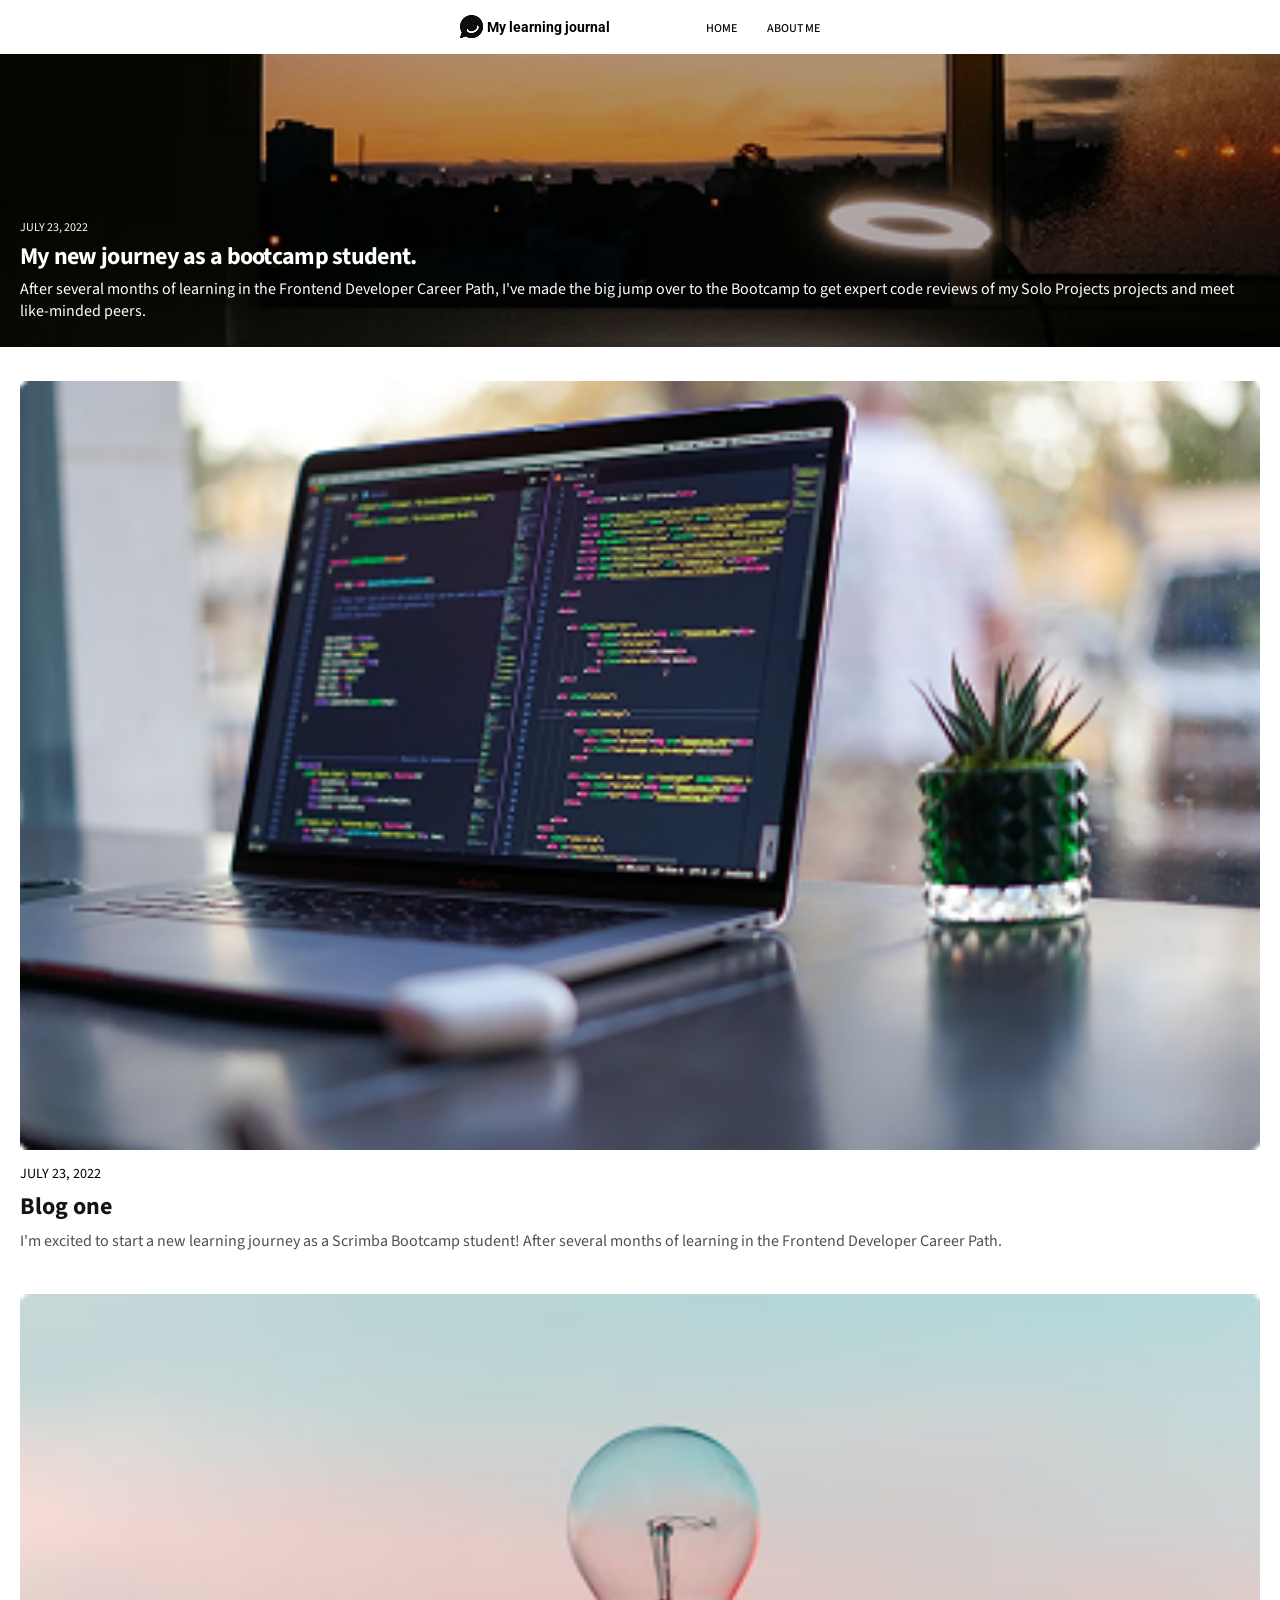
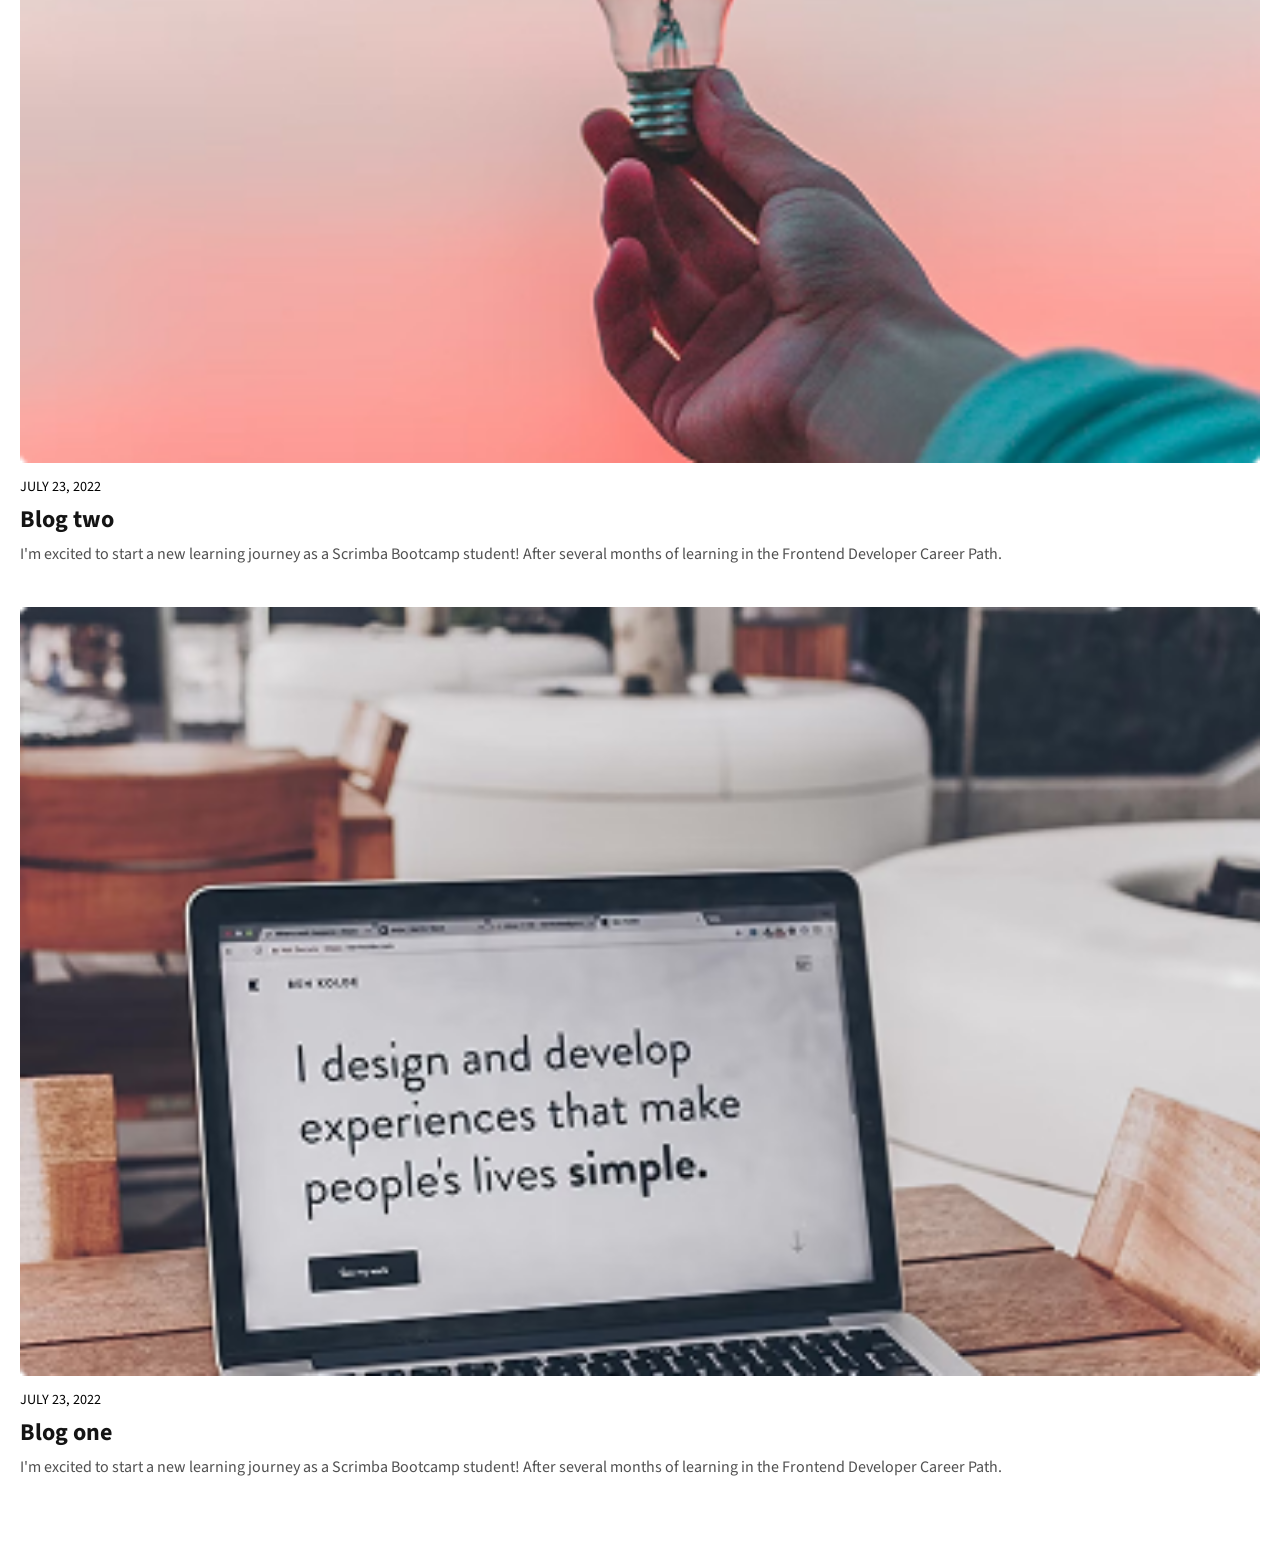
==== index.html @ 89abc80e "Initial Commit" ====
<html>
    <head>
        <title>My Learning Journal</title>
        <meta name="viewport" content="width=device-width, initial-scale=1.0">
        <link rel="preconnect" href="https://fonts.googleapis.com">
        <link rel="preconnect" href="https://fonts.gstatic.com" crossorigin>
        <link href="https://fonts.googleapis.com/css2?family=Roboto:ital,wght@0,100..900;1,100..900&family=Source+Sans+3:ital,wght@0,200..900;1,200..900&display=swap" rel="stylesheet">
        <link rel="stylesheet" href="css/style.css">
    </head>
    <body>
        <nav>
            <div class="nav-logo">
                <img src="images/logo.png" alt="Learning journal logo"/>
                <span>My learning journal</span>
            </div>
            <ul>
                <li>
                    <a href="#">Home</a>
                </li>
                <li>
                    <a href="#">About me</a>
                </li>
            </ul>
        </nav>
        <main>
            <section class="hero-section">
                <time datetime="2022-07-23">July 23, 2022</time>
                <h1>My new journey as a bootcamp student.</h1>
                <p>After several months of learning in the Frontend Developer Career Path, I've made the big jump over to the Bootcamp to get expert code reviews of my Solo Projects projects and meet like-minded peers.</p>
            </section>
            <section class="blogs-section">
                <div class="blog-post">
                    <img src="images/article-image-01.png"/>
                    <time>July 23, 2022</time>
                    <h2>Blog one</h2>
                    <p>
                       I'm excited to start a new learning journey as a Scrimba Bootcamp student! After several months of learning in the Frontend Developer Career Path. 
                    </p>
                </div>
                <div class="blog-post">
                    <img src="images/article-image-02.png"/>
                    <time>July 23, 2022</time>
                    <h2>Blog two</h2>
                    <p>
                       I'm excited to start a new learning journey as a Scrimba Bootcamp student! After several months of learning in the Frontend Developer Career Path. 
                    </p>
                </div>
                <div class="blog-post">
                    <img src="images/article-image-03.png"/>
                    <time>July 23, 2022</time>
                    <h2>Blog one</h2>
                    <p>
                       I'm excited to start a new learning journey as a Scrimba Bootcamp student! After several months of learning in the Frontend Developer Career Path. 
                    </p>
                </div>
            </section>
        </main>
    </body>
</html>
---- css/style.css ----
* {
    box-sizing: border-box;
}

html, 
body {
    margin: 0;
    padding: 0;
}

body {
    font-family: "Source Sans 3", sans-serif;
}

h1,
h2,
p {
    margin: 0;
}

nav {
    display: flex;
    align-items: center;
    justify-content: space-between;
    flex-wrap: wrap;
    max-width: 370px;
    margin: 0 auto;
    padding: 0 5px;
}

nav > .nav-logo {
    display: flex;
    align-items: center;
    gap: 3px;
}

nav > .nav-logo span {
    font-family: "Roboto" , sans-serif;
    font-weight: bold;
    font-size: 0.85rem;
}

nav > ul {
    display: flex;
    gap: 30px;
    list-style: none;
}

nav > ul a {
    text-decoration: none;
    text-transform: uppercase;
    font-weight: 500;
    font-size: 0.75rem;
    color: #090909;
}

/** hero section **/

.hero-section {
    background-image: url('../images/article-image-hero-mobile.png');
    background-size: cover;
    background-repeat: no-repeat;
    color: #FFFFFF;
    padding: 25px 20px;
    display: flex;
    flex-direction: column;
    justify-content: end;
    height: 293px;
}

.hero-section > h1 {
    margin: 8px 0;
    line-height: 1.082;
    letter-spacing: -0.03em;
}

.hero-section > time {
    text-transform: uppercase;
    font-size: 0.75rem;
}

.blogs-section {
    padding: 34px 20px 43px;
}

.blogs-section > .blog-post {
    margin-bottom: 42px;
}

.blogs-section > .blog-post time {
    display: inline-block;
    margin: 14px 0 10px;
    font-size: 0.885rem;
    text-transform: uppercase;
}

.blogs-section > .blog-post h2 {
    color: #141414;
    margin-bottom: 10px;
    line-height: 1.082;
}

.blogs-section > .blog-post p {
    color: #505050;
    font-weight: 400;
}

.blogs-section > .blog-post img {
    display: block;
    width: 100%;
}
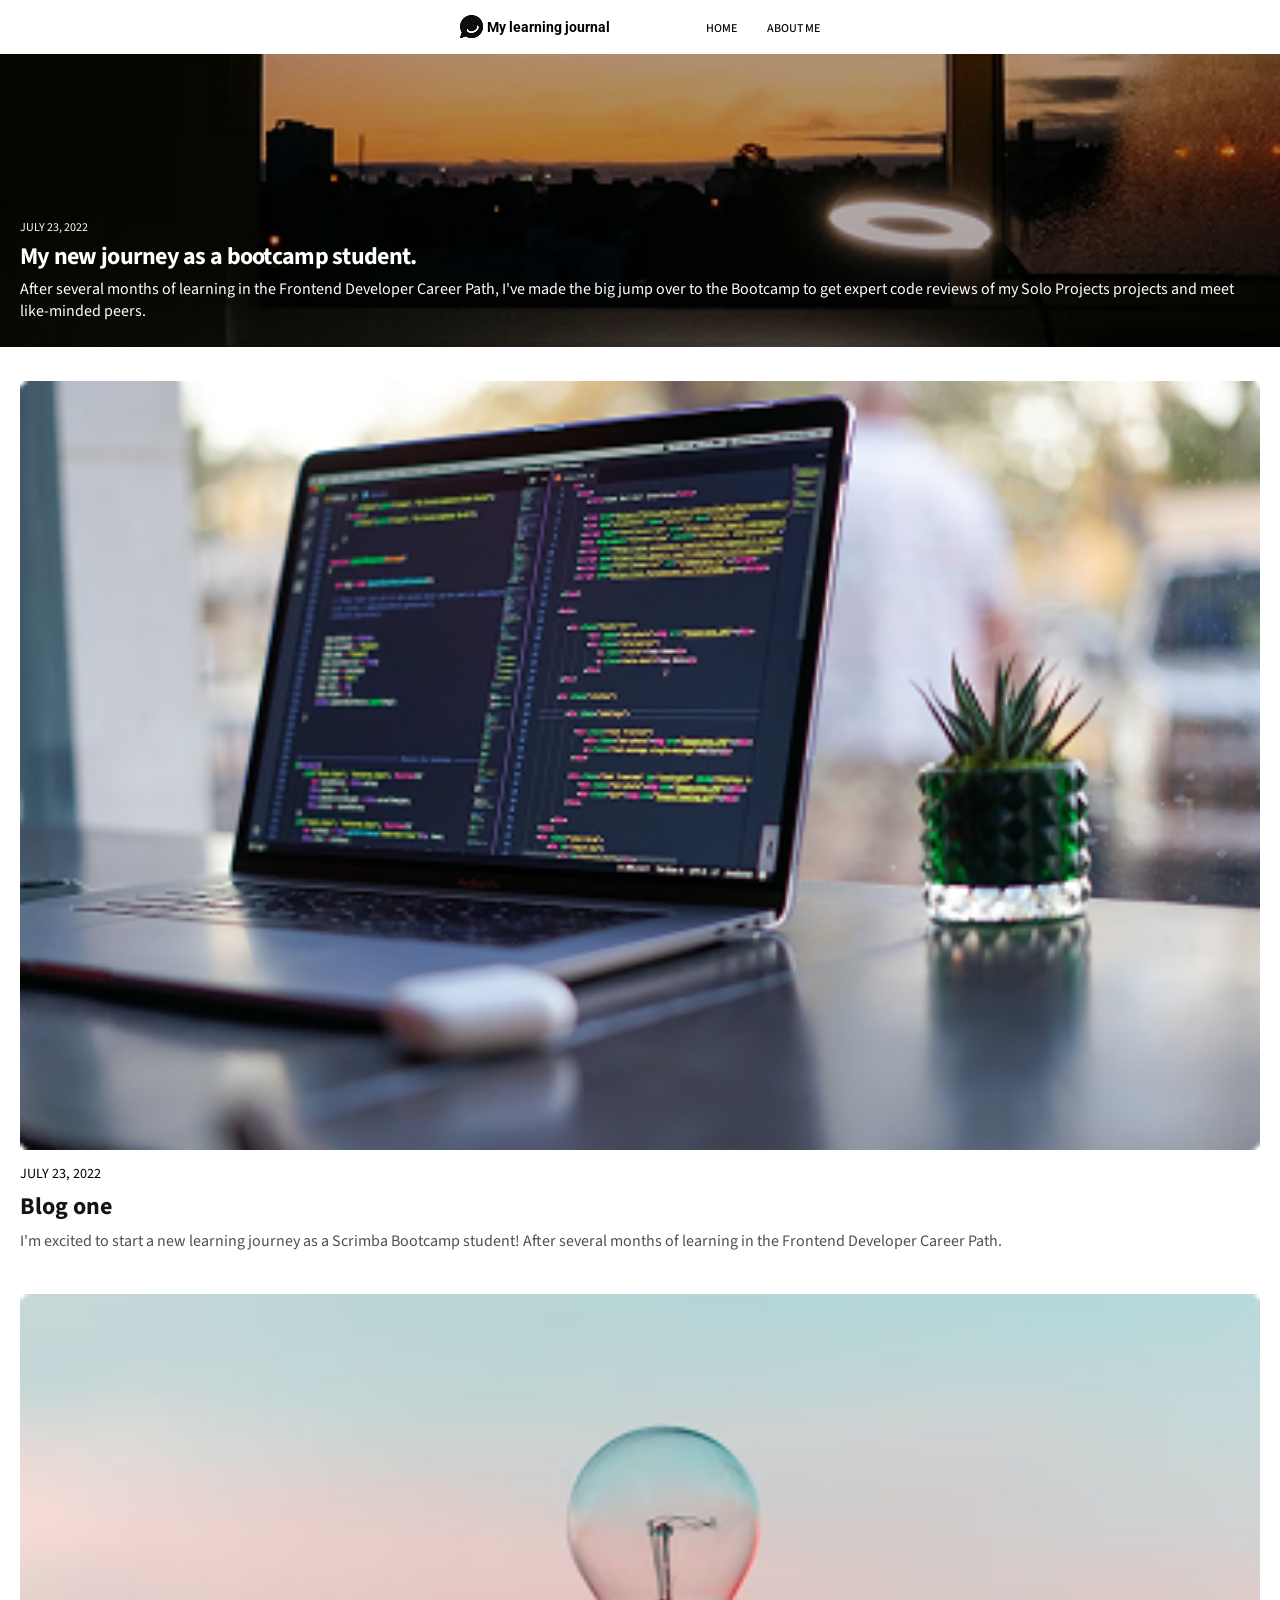
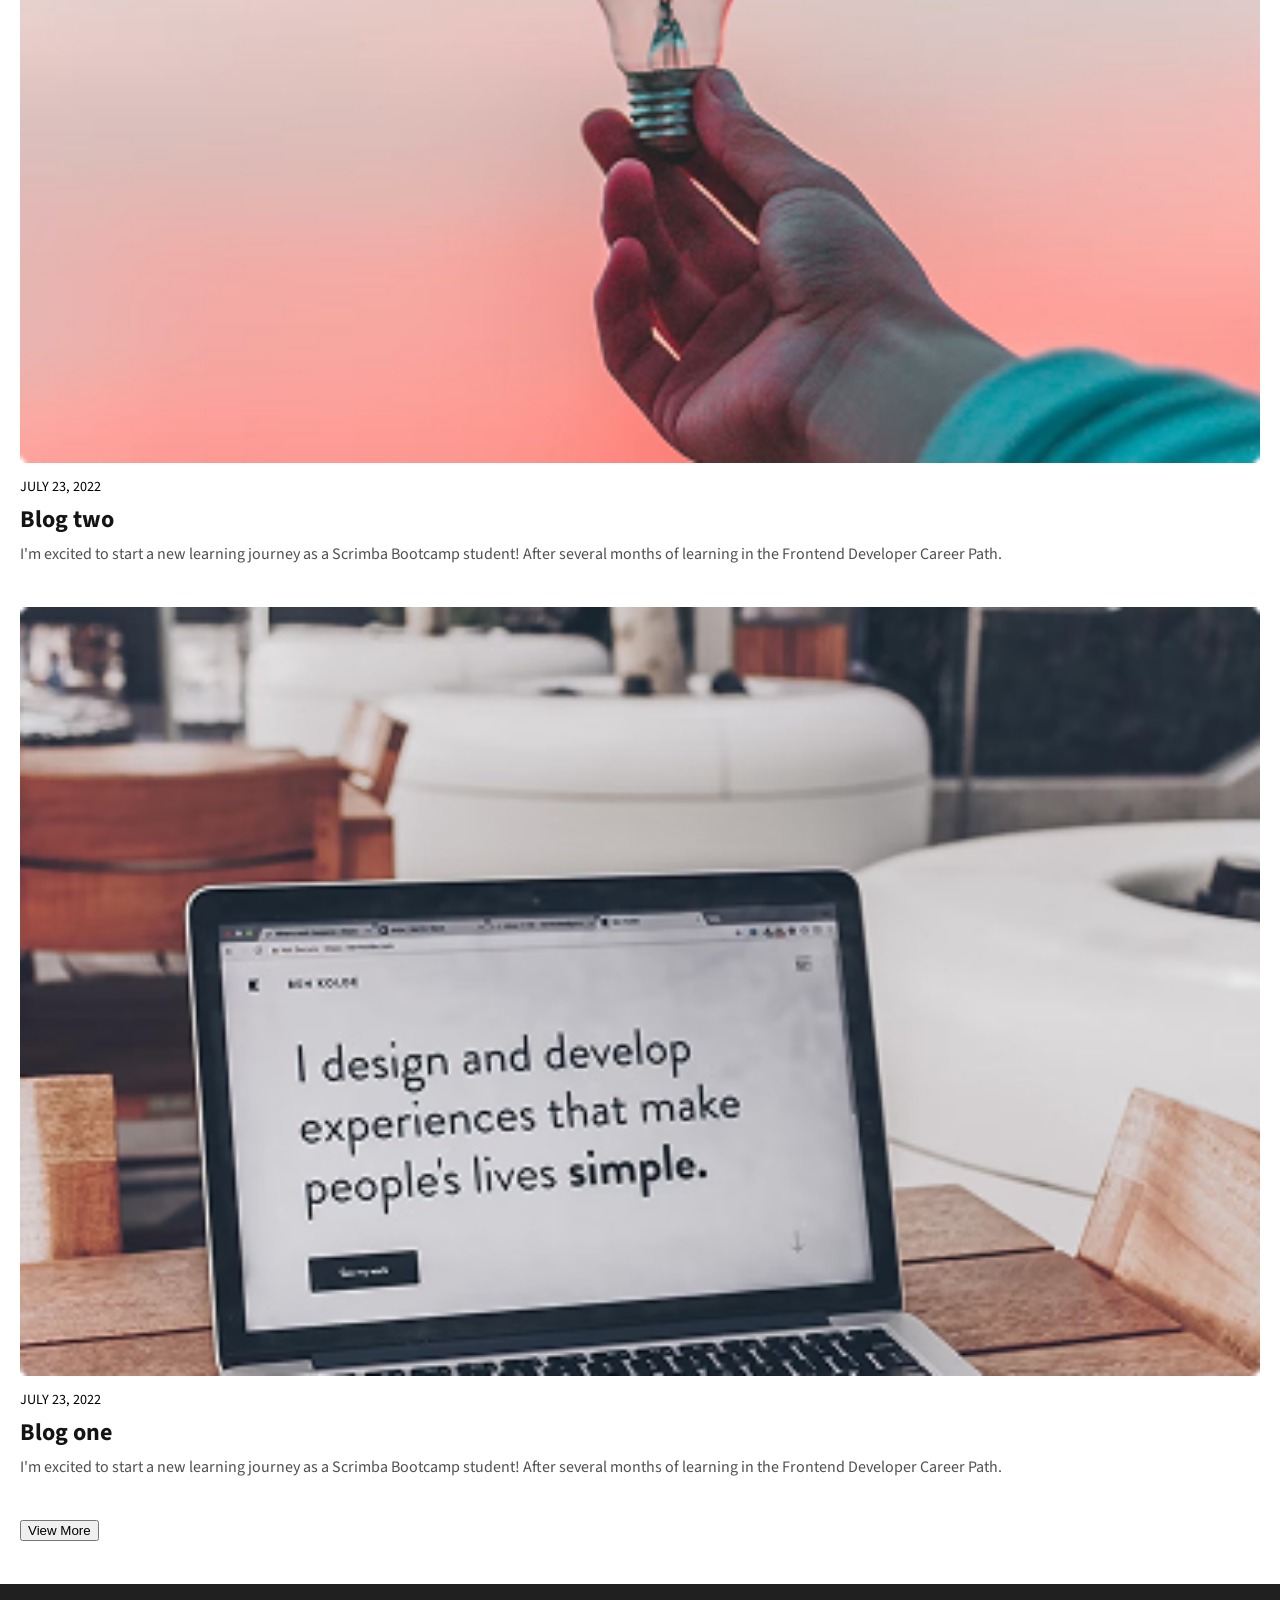
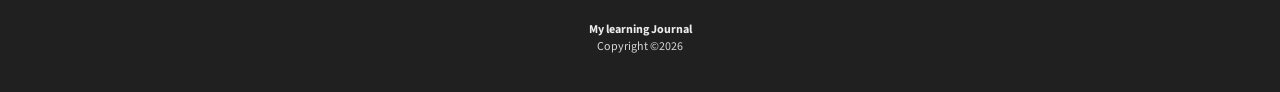
==== commit f97f5fd6: "added the footer and some styles to it and the view more button" ====
--- a/index.html
+++ b/index.html
@@ -53,7 +53,12 @@
                        I'm excited to start a new learning journey as a Scrimba Bootcamp student! After several months of learning in the Frontend Developer Career Path. 
                     </p>
                 </div>
+                <button>View More</button>
             </section>
         </main>
+        <footer>
+            <p>My learning Journal</p>
+            <small>Copyright ©2026</small>
+        </footer>
     </body>
 </html>
--- a/css/style.css
+++ b/css/style.css
@@ -109,3 +109,20 @@
     display: block;
     width: 100%;
 }
+
+footer {
+    background-color: #202020;
+    color: #ECECEC;
+    text-align: center;
+    padding: 37px 0;
+}
+
+footer > p {
+    font-weight: bold;
+    font-size: 0.75rem;
+}
+
+footer > small {
+    color: #D7D7D7;
+    font-size: 0.75rem;
+}
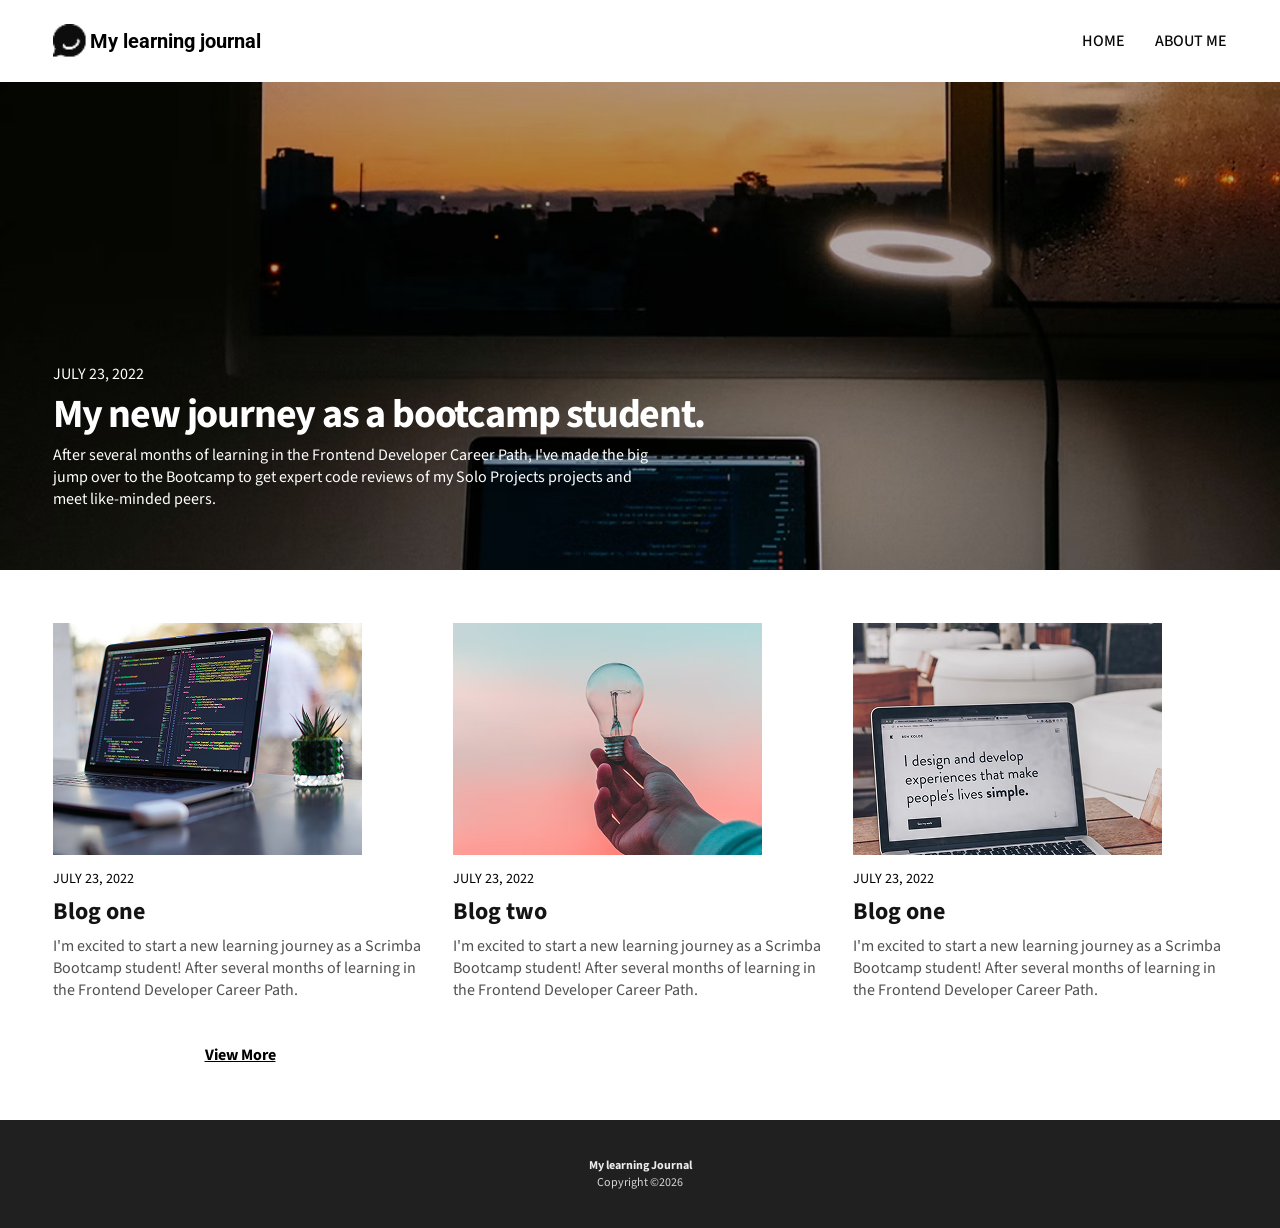
==== commit 1646bfa1: "changes to the style and html" ====
--- a/index.html
+++ b/index.html
@@ -24,9 +24,11 @@
         </nav>
         <main>
             <section class="hero-section">
-                <time datetime="2022-07-23">July 23, 2022</time>
-                <h1>My new journey as a bootcamp student.</h1>
-                <p>After several months of learning in the Frontend Developer Career Path, I've made the big jump over to the Bootcamp to get expert code reviews of my Solo Projects projects and meet like-minded peers.</p>
+                <div>
+                    <time datetime="2022-07-23">July 23, 2022</time>
+                    <h1>My new journey as a bootcamp student.</h1>
+                    <p>After several months of learning in the Frontend Developer Career Path, I've made the big jump over to the Bootcamp to get expert code reviews of my Solo Projects projects and meet like-minded peers.</p>
+                </div>
             </section>
             <section class="blogs-section">
                 <div class="blog-post">
@@ -53,7 +55,7 @@
                        I'm excited to start a new learning journey as a Scrimba Bootcamp student! After several months of learning in the Frontend Developer Career Path. 
                     </p>
                 </div>
-                <button>View More</button>
+                <button class="view-more-btn">View More</button>
             </section>
         </main>
         <footer>
--- a/css/style.css
+++ b/css/style.css
@@ -23,9 +23,9 @@
     align-items: center;
     justify-content: space-between;
     flex-wrap: wrap;
-    max-width: 370px;
-    margin: 0 auto;
-    padding: 0 5px;
+    /* max-width: 370px; */
+    /* margin: 0 auto; */
+    padding: 0 20px;
 }
 
 nav > .nav-logo {
@@ -68,13 +68,13 @@
     height: 293px;
 }
 
-.hero-section > h1 {
+.hero-section div > h1 {
     margin: 8px 0;
     line-height: 1.082;
     letter-spacing: -0.03em;
 }
 
-.hero-section > time {
+.hero-section div > time {
     text-transform: uppercase;
     font-size: 0.75rem;
 }
@@ -85,6 +85,10 @@
 
 .blogs-section > .blog-post {
     margin-bottom: 42px;
+}
+
+.blogs-section > .blog-post:last-of-type {
+    margin-bottom: 27px;
 }
 
 .blogs-section > .blog-post time {
@@ -110,6 +114,17 @@
     width: 100%;
 }
 
+.blogs-section > .view-more-btn {
+    display: block;
+    margin: 0 auto;
+    font-family: inherit;
+    font-size: 1rem;
+    font-weight: bold;
+    text-decoration: underline;
+    background-color: transparent;
+    border: none;
+}
+
 footer {
     background-color: #202020;
     color: #ECECEC;
@@ -126,3 +141,57 @@
     color: #D7D7D7;
     font-size: 0.75rem;
 }
+
+@media (min-width: 1024px) {
+    .hero-section {
+        background-image: url('../images/blog-image-hero-desktop.png');
+        height: 488px;
+        padding: 60px 53px;
+    }
+
+    .hero-section div > h1 {
+        font-size: 2.5rem;
+    }
+
+    .hero-section div > p {
+        max-width: 614px;
+    }
+
+    .hero-section div > time {
+        font-size: 1rem;
+    }
+
+    nav {
+        padding: 24px 53px;
+    }
+
+    nav > .nav-logo span {
+        font-size: 1.25rem;
+    }
+
+    nav > .nav-logo img {
+        width: 34px;
+    }
+
+    nav > ul {
+        margin: 0;
+        padding: 0;
+    }
+
+    nav > ul a {
+        font-size: 1rem;
+    }
+
+    .blogs-section {
+        display: grid;
+        grid-template-columns: repeat(3, 1fr);
+        padding: 53px;
+        column-gap: 26px;
+    }
+
+    .blogs-section .blog-post > img {
+        width: 309px;
+        height: 232px;
+        object-fit: cover;
+    }
+}
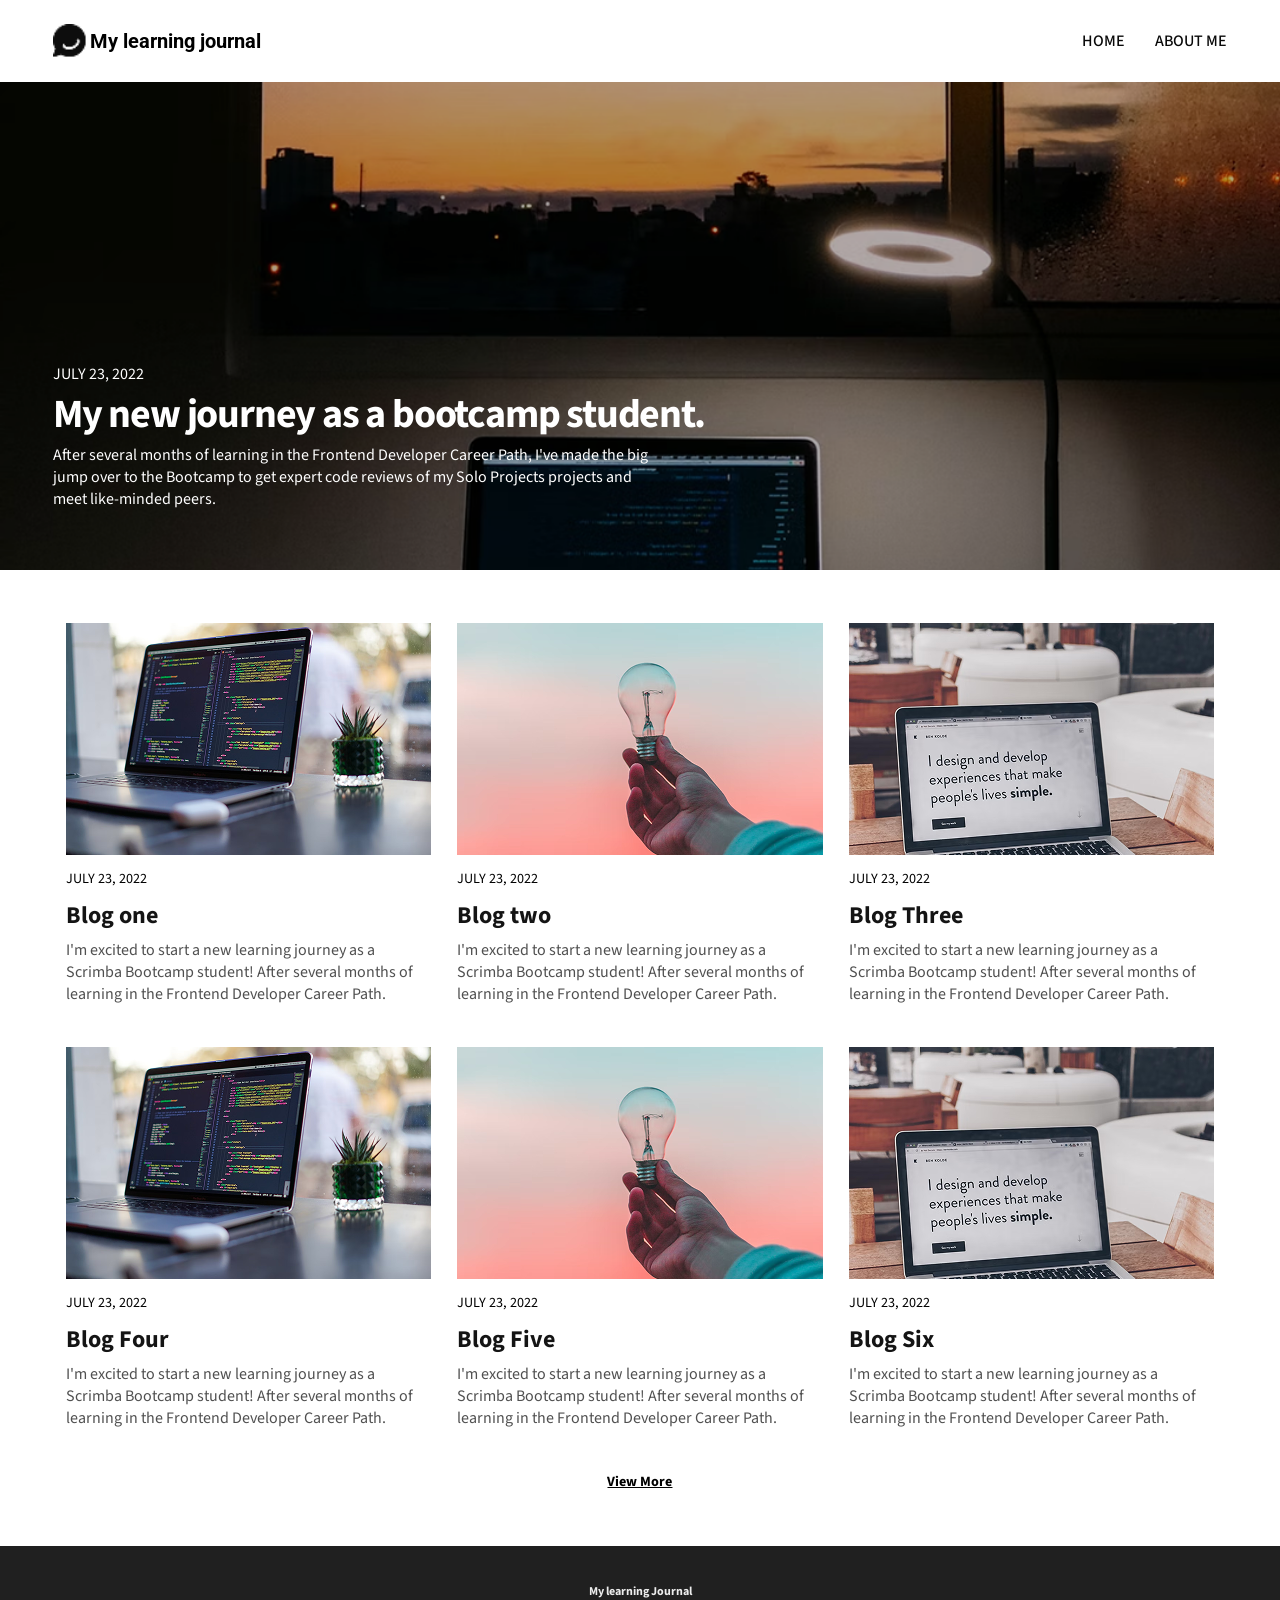
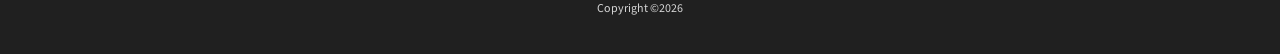
==== commit 33d9c7f4: "made changes to the CSS and HTML" ====
--- a/index.html
+++ b/index.html
@@ -50,7 +50,31 @@
                 <div class="blog-post">
                     <img src="images/article-image-03.png"/>
                     <time>July 23, 2022</time>
-                    <h2>Blog one</h2>
+                    <h2>Blog Three</h2>
+                    <p>
+                       I'm excited to start a new learning journey as a Scrimba Bootcamp student! After several months of learning in the Frontend Developer Career Path. 
+                    </p>
+                </div>
+                <div class="blog-post">
+                    <img src="images/article-image-01.png"/>
+                    <time>July 23, 2022</time>
+                    <h2>Blog Four</h2>
+                    <p>
+                       I'm excited to start a new learning journey as a Scrimba Bootcamp student! After several months of learning in the Frontend Developer Career Path. 
+                    </p>
+                </div>
+                <div class="blog-post">
+                    <img src="images/article-image-02.png"/>
+                    <time>July 23, 2022</time>
+                    <h2>Blog Five</h2>
+                    <p>
+                       I'm excited to start a new learning journey as a Scrimba Bootcamp student! After several months of learning in the Frontend Developer Career Path. 
+                    </p>
+                </div>
+                <div class="blog-post">
+                    <img src="images/article-image-03.png"/>
+                    <time>July 23, 2022</time>
+                    <h2>Blog Six</h2>
                     <p>
                        I'm excited to start a new learning journey as a Scrimba Bootcamp student! After several months of learning in the Frontend Developer Career Path. 
                     </p>
--- a/css/style.css
+++ b/css/style.css
@@ -74,10 +74,13 @@
     letter-spacing: -0.03em;
 }
 
+
 .hero-section div > time {
     text-transform: uppercase;
     font-size: 0.75rem;
 }
+
+/** Blogs section **/
 
 .blogs-section {
     padding: 34px 20px 43px;
@@ -123,6 +126,7 @@
     text-decoration: underline;
     background-color: transparent;
     border: none;
+    cursor: pointer;
 }
 
 footer {
@@ -142,6 +146,20 @@
     font-size: 0.75rem;
 }
 
+@media (min-width: 768px) {
+    .blogs-section {
+        display: grid;
+        grid-template-columns: repeat(2, 1fr);
+        padding: 53px;
+        column-gap: 26px;
+    }
+
+    .blogs-section > .view-more-btn {
+        grid-column: span 2;
+        font-size: 0.885rem;
+    }
+}
+
 @media (min-width: 1024px) {
     .hero-section {
         background-image: url('../images/blog-image-hero-desktop.png');
@@ -187,11 +205,21 @@
         grid-template-columns: repeat(3, 1fr);
         padding: 53px;
         column-gap: 26px;
+        max-width: 1255px;
+        margin: 0 auto;
     }
 
     .blogs-section .blog-post > img {
-        width: 309px;
         height: 232px;
         object-fit: cover;
     }
-}
+
+    .blogs-section .blog-post > time {
+        margin-bottom: 14px;
+    }
+
+    .blogs-section > .view-more-btn {
+        grid-column: span 3;
+        font-size: 0.885rem;
+    }
+}
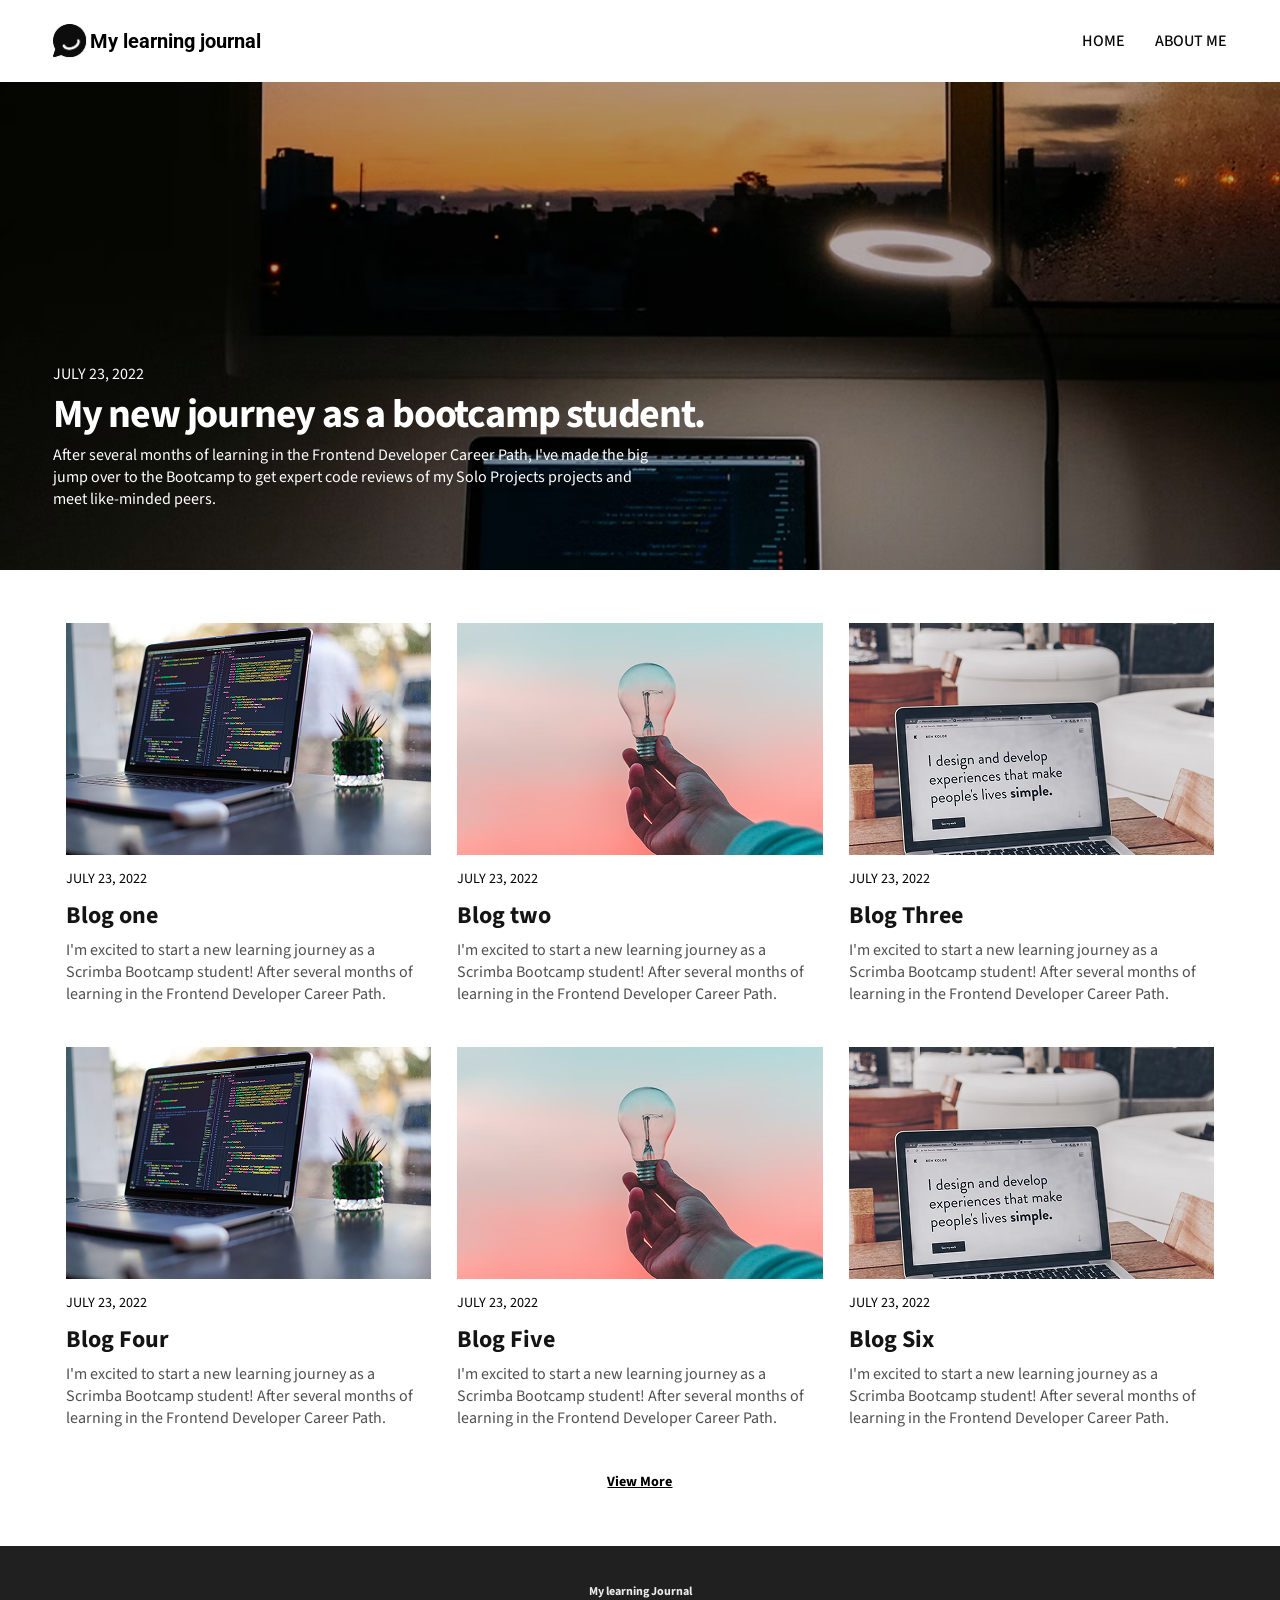
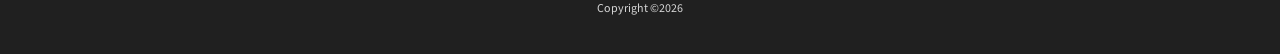
==== commit fc51c933: "Made changes to the css and HTML files." ====
--- a/index.html
+++ b/index.html
@@ -10,7 +10,11 @@
     <body>
         <nav>
             <div class="nav-logo">
-                <img src="images/logo.png" alt="Learning journal logo"/>
+                <img 
+                    src="images/logo.png" 
+                    srcset="images/logo-desktop.png 34w, images/logo.png 24w"
+                    sizes="(min-width: 1085px) 34px, (max-width: 1085px) 24px"
+                    alt="Learning journal logo"/>
                 <span>My learning journal</span>
             </div>
             <ul>
@@ -24,11 +28,13 @@
         </nav>
         <main>
             <section class="hero-section">
-                <div>
-                    <time datetime="2022-07-23">July 23, 2022</time>
-                    <h1>My new journey as a bootcamp student.</h1>
-                    <p>After several months of learning in the Frontend Developer Career Path, I've made the big jump over to the Bootcamp to get expert code reviews of my Solo Projects projects and meet like-minded peers.</p>
-                </div>
+                <a href="article.html">
+                    <div>
+                        <time datetime="2022-07-23">July 23, 2022</time>
+                        <h1>My new journey as a bootcamp student.</h1>
+                        <p>After several months of learning in the Frontend Developer Career Path, I've made the big jump over to the Bootcamp to get expert code reviews of my Solo Projects projects and meet like-minded peers.</p>
+                    </div>
+                </a>
             </section>
             <section class="blogs-section">
                 <div class="blog-post">
--- a/css/style.css
+++ b/css/style.css
@@ -16,6 +16,11 @@
 h2,
 p {
     margin: 0;
+}
+
+a {
+    color: #FFFFFF;
+    text-decoration: none;
 }
 
 nav {
@@ -88,6 +93,10 @@
 
 .blogs-section > .blog-post {
     margin-bottom: 42px;
+}
+
+.blogs-section .blog-post:nth-child(n+4) {
+    display: none;
 }
 
 .blogs-section > .blog-post:last-of-type {
@@ -158,6 +167,10 @@
         grid-column: span 2;
         font-size: 0.885rem;
     }
+
+    .blogs-section > .blog-post:nth-child(3) {
+        grid-column: span 2;
+    }
 }
 
 @media (min-width: 1024px) {
@@ -222,4 +235,12 @@
         grid-column: span 3;
         font-size: 0.885rem;
     }
-}
+
+    .blogs-section > .blog-post:nth-child(n+4) {
+        display: block;
+    }
+
+    .blogs-section > .blog-post:nth-child(3) {
+        grid-column: auto;
+    }
+}
